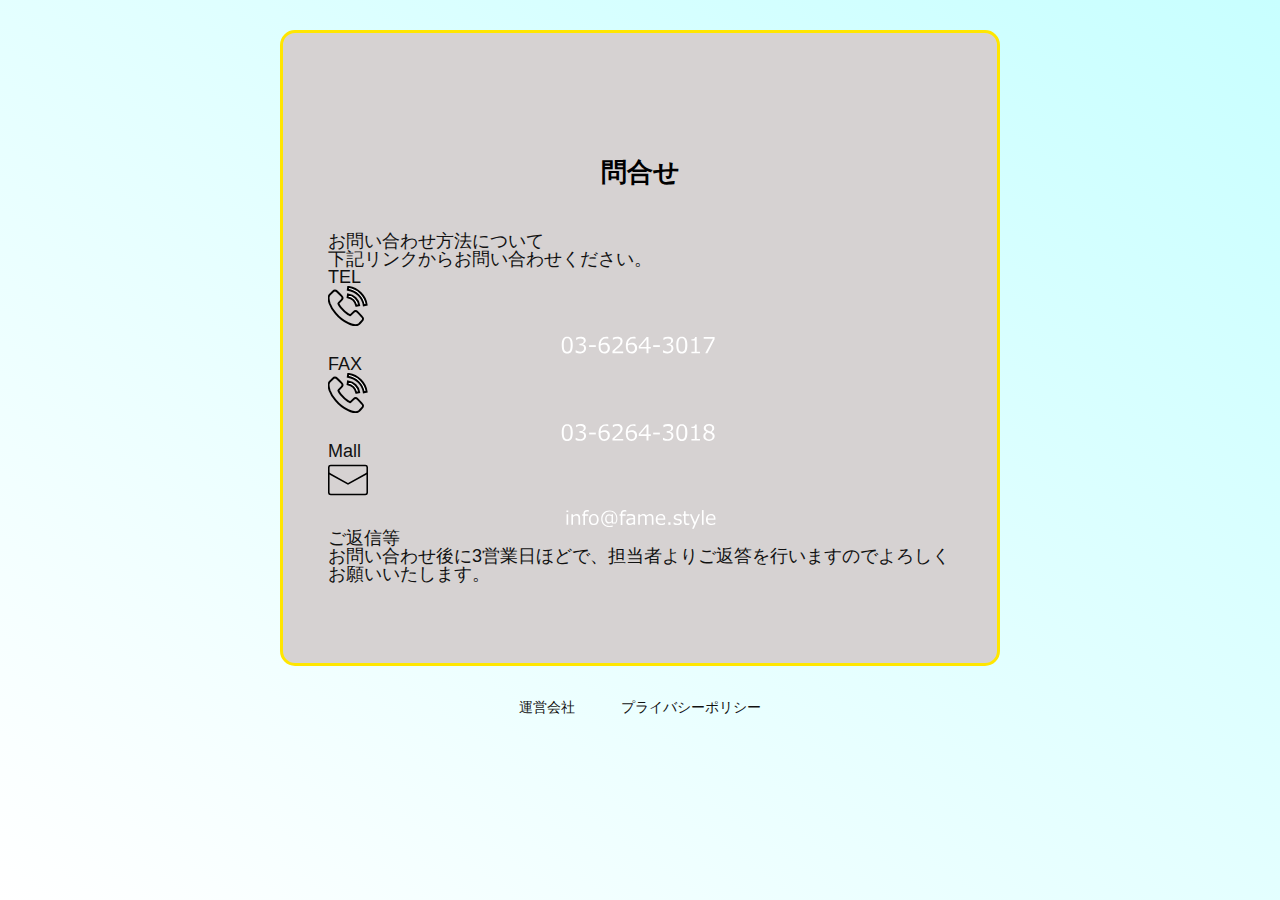
==== contact/index.html @ 290365c4 "インたんこれでに見せます" ====
<!DOCTYPE HTML>
<html>

<head>
  <meta charset="utf-8">
  <meta name="viewport" content="width=device-width, user-scalable=no, initial-scale=1, maximum-scale=1">
  <title>お問い合わせ｜株式会社RESCUE</title>
  <meta name="description" content="">
  <meta name="keywords" content="">
  <meta name="robots" content="noindex,nofollow" />

  <link rel="stylesheet" href="style.css" type="text/css" />

  <script type="text/javascript" src="../js/jquery-3.3.1.min.js"></script>
  <script type="text/javascript" src="../js/prefixfree.min.js"></script>
  <script type="text/javascript" src="js/script.js"></script>

  <!--icon-->
  <link rel="icon" href="../favicon.png" sizes="16x16" type="image/png">
  <link rel="icon" href="../favicon.png" sizes="32x32" type="image/png">
  <link rel="icon" href="../favicon.png" sizes="48x48" type="image/png">
  <link rel="icon" href="../favicon.png" sizes="62x62" type="image/png">

  <script async src="https://s.yimg.jp/images/listing/tool/cv/ytag.js"></script>

  <div class="wrapper">
    <form action="" method="post">

      <input type="hidden" name="page" value="contact">

      <article>
        <section class="contact">
          <h1>問合せ</h1>
          <dl>

            <div class="wrapper">
        
              <div class="inner-m">
                <div class="company-content">
        
        
                  <div class="company-contents__list fade-in-up">
        
                    <div class="company-contents__item">
                      <div class="company-contents__item__l">お問い合わせ方法について</div>
                      <div class="company-contents__item__r">下記リンクからお問い合わせください。
                      </div>
                    </div>
        
        
                    <div class="company-contents__item">
                      <div class="company-contents__item__l">TEL</div>
                      <div class="company-contents__item__r">
                        <a href="tel:0362643017">
                          <img src="img/tel_logo.svg" class="item-icon" alt=""><img
                            src="img/tel.svg" alt="tel" class="spnav02">
                        </a>
                      </div>
                    </div>
        
                    <div class="company-contents__item">
                      <div class="company-contents__item__l">FAX</div>
                      <div class="company-contents__item__r">
                        <a href="tel:0362643018">
                          <img src="img/tel_logo.svg" class="item-icon" alt=""><img
                            src="img/fax.svg" alt="tel" class="spnav02">
                        </a>
                      </div>
                    </div>
        
                    <div class="company-contents__item">
                      <div class="company-contents__item__l company-contents__item__l__last">Mall</div>
                      <div class="company-contents__item__r company-contents__item__r__last">
                        <a href="mailto:info@fame.style">
                          <img src="img/contact_logo.svg" class="item-icon" alt=""><img
                            src="img/mail.svg" alt="mail" class="spnav02">
                        </a>
                      </div>
                    </div>
        
                    <div class="company-contents__item">
                      <div class="company-contents__item__l">ご返信等</div>
                      <div class="company-contents__item__r">お問い合わせ後に3営業日ほどで、担当者よりご返答を行いますのでよろしくお願いいたします。</div>
                    </div>
                    <div class="modal-link-item">
        
                    </div>
                  </div>
        
                </div>
              </div>
            </div>
            
          </dl>
        </section>
      </article>
    </form>


    





    <div class="foot">
      <ul>
        <li><a href="../company.html" target="_blank">運営会社</a></li>
        <li><a href="../privacy.html" target="_blank">プライバシーポリシー</a></li>
      </ul>
    </div>


  </div>


  <script async src="https://s.yimg.jp/images/listing/tool/cv/ytag.js"></script>
  
  

</body>

</html>
---- contact/style.css ----
@charset "utf-8";
* {
    box-sizing:border-box;
    margin:0;
    padding:0;
    color:#111;
}
/*アイフォンボタン変更帳消し*/
input[type="submit"],
input[type="button"],
input[type="select"] {
       -webkit-appearance:none;
}
/*Google Chrome青い枠線消す*/
a,
input[type="text"],
input[type="password"],
textarea,
select{
    outline:none;
}
*:focus{
    outline:none;
}
html,body{
    /*font-size:62.5%;*/
    margin:0 auto;
    padding:0;
    width:100%;
}
html {
    background: linear-gradient(to bottom left, #fffa96, #ffffe1);
    background: linear-gradient(to bottom left, #c8ffff, #ffffff);
    min-height: 100%;
}
body{
    -webkit-text-size-adjust:100%;/*スマホ対応-画面を回転させてもページの拡大率が変わらない*/
    color:#111;
    font-family:YuGothic,-apple-system,BlinkMacSystemFont,"Helvetica Neue","ヒラギノ角ゴ ProN W3",Hiragino Kaku Gothic ProN,Arial, "メイリオ",Meiryo,sans-serif;
    font-weight:500;
    font-size:18px;
    height:100%;
    min-height:100%;
    margin:0;
    padding:0;
}
h1, h2, h3, h4, h5, h6, p, address,
ul, ol, li, dl, dt, dd,
table, caption, th, td, img, form{
    border:none;
    border-collapse:collapse;
    color:#111;
    font-style:normal;
    font-weight:500;
    font-size:100%;
    line-height:100%;
    list-style-type:none;
    margin:0;
    padding:0;
    text-align:left;
    vertical-align:top;
}
/*共通設定*/
a{
    /*border-bottom:1px solid #0064f5;
    color:#0064f5;
    padding-bottom:1px;*/
    text-decoration:none;
}
img{
    width:100%;
    height:auto;
}
ul.t{
    display:table;
    width:100%;
}
ul.t li.t{
    display:table-cell;
}
strong,
.bold{font-weight:bold;}
.center{text-align:center;}
.mt0{margin-top:0px;}
.mt3{margin-top:3px;}
.mt5{margin-top:5px;}
.mt10{margin-top:10px;}
.mt15{margin-top:15px;}
.mt20{margin-top:20px;}
.mt30{margin-top:30px;}
.mt50{margin-top:50px;}

/*骨組み*/
div.wrapper{
    padding:30px 15px;
    margin:0 auto;
    width:100%;
    max-width:750px;
}
article {
    background: #d6d2d2 url(http://127.0.0.1:5501/contact/img/mark_otasuke.png) no-repeat;
    background-size: 10% auto;
    background-position: center 20px;
    border: 3px solid #ffe600;
    border-radius: 15px;
    margin: 0 auto;
    padding: 120px 30px 50px 30px;
}
@media screen and (max-width:750px) {
    article {
        background: #dad2d2 url(http://127.0.0.1:5501/contact/img/mark_otasuke.png) no-repeat;
        background-size: 15% auto;
        background-position: center 20px;
        padding: 100px 20px 50px 20px;
    }
}
h1 {
    color: #000000;
    font-size: 26px;
    font-weight: bold;
    line-height: 1.5;
    padding: 0;
    text-align: center;
}
@media screen and (max-width:750px) {
h1{
    font-size:18px;
}
}

.error_text {
  color: red;
  font-size: .8em;
  padding: 5px;
}

/*入力欄*/
dl{
    margin-top:10px;
}
dt{
    color:#1f7cea;
    font-size:22px;
    font-weight:bold;
    margin-top:15px;
    padding:10px 0 0 0;
}
/*dt span{
    border-radius:3px;
    color:#fff;
    font-size:16px;
    font-weight:bold;
    margin-right:10px;
    padding:5px 10px 3px 10px;
}
dt span.ore{
    background:#ff5500;
}
dt span.gray{
    background:#d2d2d2;
}*/
dd{
    color:#111;
    font-size:22px;
    padding:10px 0 0 0;
}
@media screen and (max-width:750px) {
dt{
    font-size:18px;
}
dt span{
    font-size:14px;
}
dd{
    font-size:18px;
}
}

select,
textarea,
input{
    border:2px solid #d2d2d2;
    font-size:18px;
    font-family:YuGothic,-apple-system,BlinkMacSystemFont,"Helvetica Neue","ヒラギノ角ゴ ProN W3",Hiragino Kaku Gothic ProN,Arial, "メイリオ",Meiryo,sans-serif;
    font-weight:500;
    padding:10px;
    width:100%;
}
select:focus,
textarea:focus,
input:focus{
    border:2px solid #969696;
}
select::placeholder,
textarea::placeholder,
input::placeholder{
    color:#a0a0a0;
}
input[type="radio"]{
    width:auto;
}

/*button*/
p.send{
    width:80%;
    margin:50px 10% 0 10%;
}
button{
    background:#ff5500 url("img/arrow.png") no-repeat;
    background-position:90% center;
    background-size:7% auto;
    border:none;
    border-radius:5px;
     color:#fff;
    cursor:pointer;
    display:block;
    font-size:28px;
    line-height:1;
    text-align:center;
    width:100%;
    padding:28px 0;
    transition:all 0.7s;
}
button:hover{
    background:#ff9100 url("img/arrow.png") no-repeat;
    background-position:95% center;
    background-size:7% auto;
}

.back_button {
    background:#ff5500 url("img/arrow_left.png") no-repeat;
    background-position: 10% center;
    background-size: 7% auto;
}

.back_button:hover{
    background:#ff9100 url("img/arrow_left.png") no-repeat;
    background-position:5% center;
    background-size:7% auto;
}

@media screen and (max-width:750px) {
button{
    font-size:20px;
    padding:25px 0;
}
}


/*●運営会社 プライバシーポリシーへ*/
div.foot{
    margin:30px auto 0 auto;
    text-align:center;
}
div.foot ul{
    display:inline-block;
}
div.foot ul li{
    display:inline-block;
    line-height:1.2;
    padding:0 20px;
}
div.foot ul li a{
    color:#111;
    font-size:14px;
    opacity:1;
    transition:all 0.5s;
}
div.foot ul li a:hover{
    opacity:0.5;
}

.confirm_label {
    padding: 10px;
}

/*contact/thanks.html*/
div.wrapper.fin .thanks.fin p{
    font-size:16px;
    line-height:2;
    margin-top:30px;
    text-align:center;
}


.item-icon {
    width: 40px;
    height: 40px;
    margin-right: 15px;
    vertical-align: top;
}
img.spnav02 {
    height: 20px;
    margin-top: 9px;
}
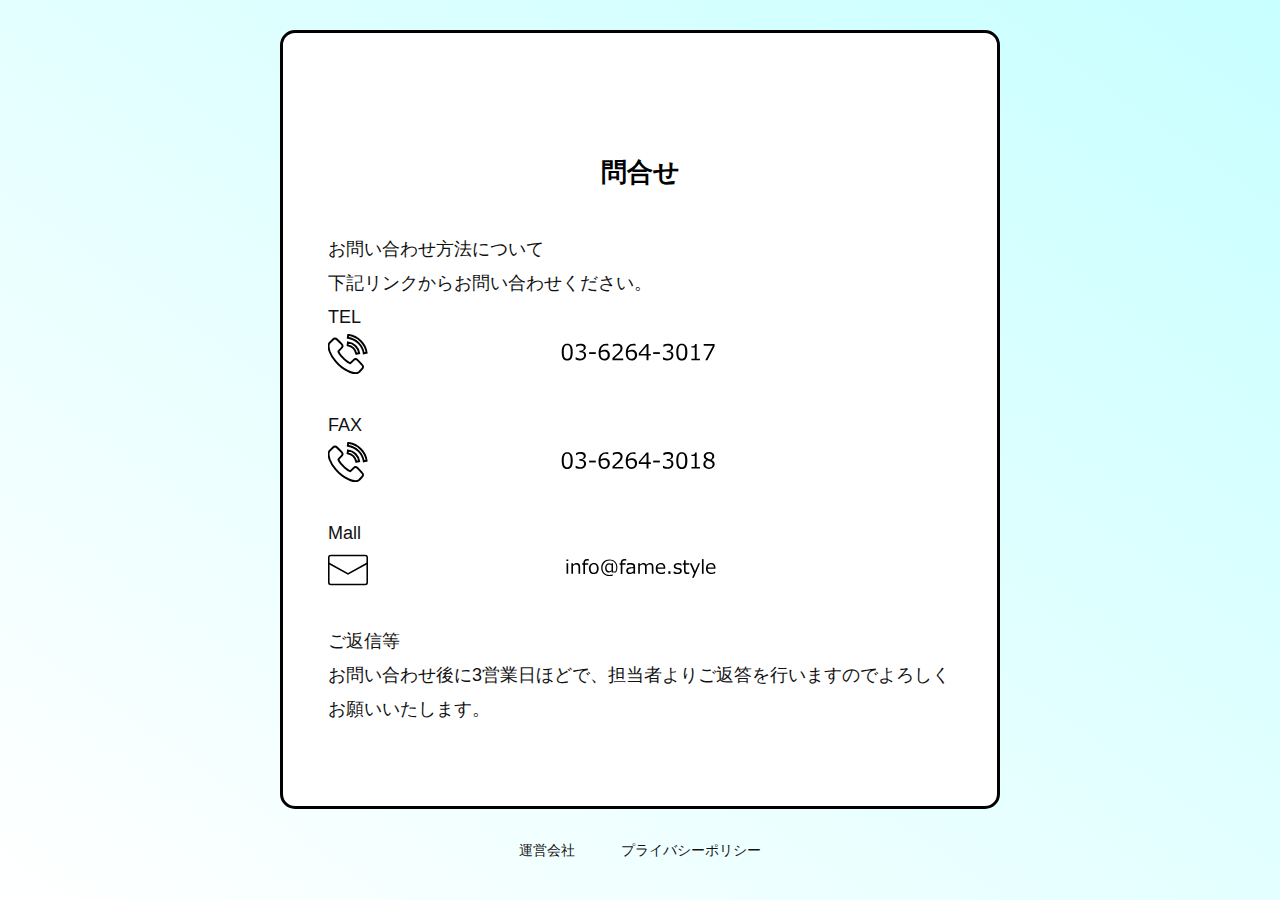
==== commit d9294bf2: "コミットしました" ====
--- a/contact/index.html
+++ b/contact/index.html
@@ -16,10 +16,13 @@
   <script type="text/javascript" src="js/script.js"></script>
 
   <!--icon-->
-  <link rel="icon" href="../favicon.png" sizes="16x16" type="image/png">
-  <link rel="icon" href="../favicon.png" sizes="32x32" type="image/png">
-  <link rel="icon" href="../favicon.png" sizes="48x48" type="image/png">
-  <link rel="icon" href="../favicon.png" sizes="62x62" type="image/png">
+  <link rel="apple-touch-icon" sizes="76x76" href="../icon/apple-touch-icon.png">
+<link rel="icon" type="image/png" sizes="32x32" href="../icon/favicon-32x32.png">
+<link rel="icon" type="image/png" sizes="16x16" href="../icon/favicon-16x16.png">
+<link rel="manifest" href="../icon/site.webmanifest">
+<link rel="mask-icon" href="../icon/safari-pinned-tab.svg" color="#5bbad5">
+<meta name="msapplication-TileColor" content="#da532c">
+<meta name="theme-color" content="#ffffff">
 
   <script async src="https://s.yimg.jp/images/listing/tool/cv/ytag.js"></script>
 
--- a/contact/style.css
+++ b/contact/style.css
@@ -98,10 +98,10 @@
     max-width:750px;
 }
 article {
-    background: #d6d2d2 url(http://127.0.0.1:5501/contact/img/mark_otasuke.png) no-repeat;
+    background: #ffffff url(http://127.0.0.1:5501/contact/img/mark_otasuke.png) no-repeat;
     background-size: 10% auto;
     background-position: center 20px;
-    border: 3px solid #ffe600;
+    border: 3px solid #000000;
     border-radius: 15px;
     margin: 0 auto;
     padding: 120px 30px 50px 30px;
@@ -291,5 +291,10 @@
 }
 img.spnav02 {
     height: 20px;
-    margin-top: 9px;
-} +    margin-top: -32px;
+}
+
+
+.company-content div{
+    line-height: 34px;
+}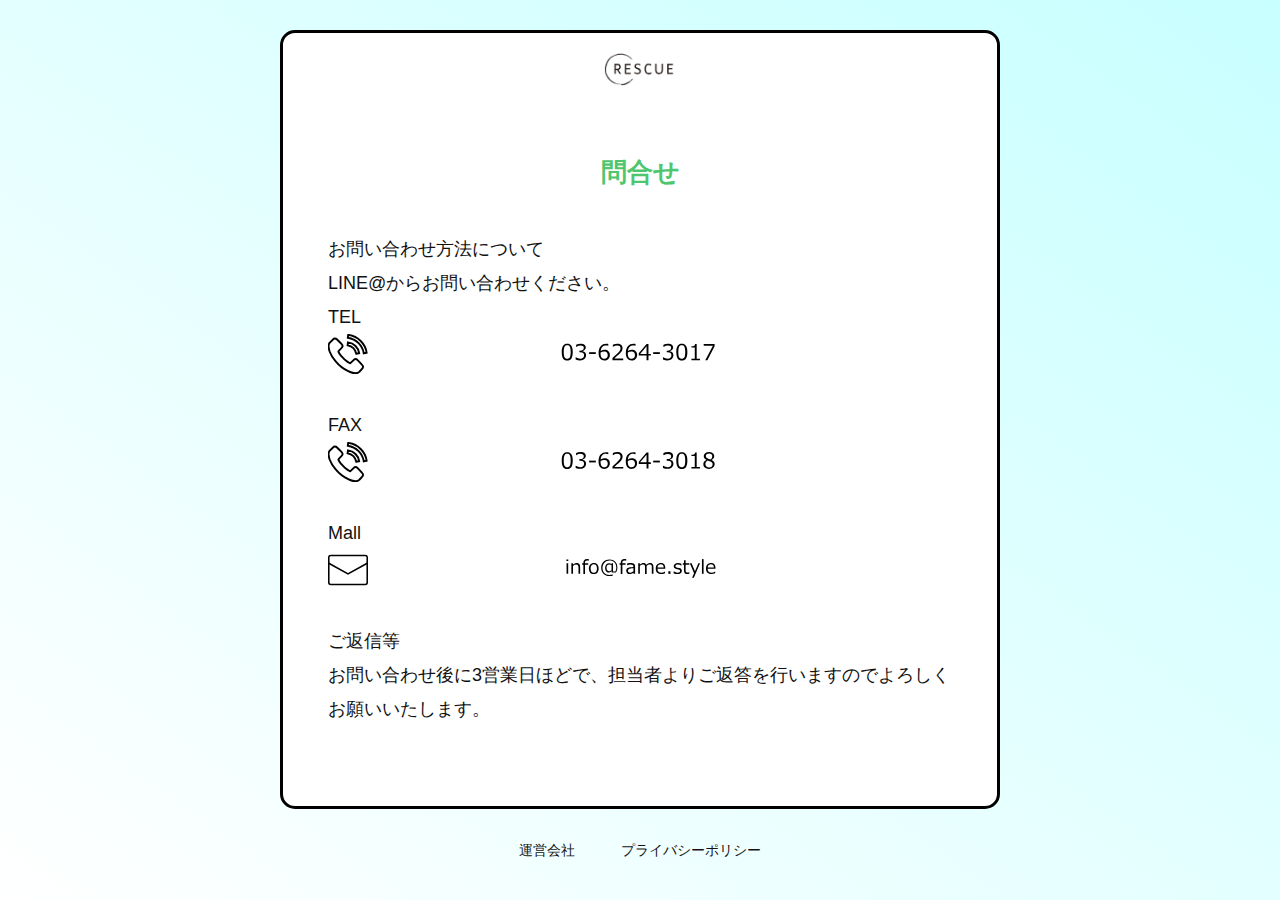
==== commit d61172d4: "再度添削コミットです" ====
--- a/contact/index.html
+++ b/contact/index.html
@@ -46,7 +46,7 @@
         
                     <div class="company-contents__item">
                       <div class="company-contents__item__l">お問い合わせ方法について</div>
-                      <div class="company-contents__item__r">下記リンクからお問い合わせください。
+                      <div class="company-contents__item__r">LINE@からお問い合わせください。
                       </div>
                     </div>
         
--- a/contact/style.css
+++ b/contact/style.css
@@ -98,7 +98,7 @@
     max-width:750px;
 }
 article {
-    background: #ffffff url(http://127.0.0.1:5501/contact/img/mark_otasuke.png) no-repeat;
+    background: #ffffff url(img/rescue_logo_black.png) no-repeat;
     background-size: 10% auto;
     background-position: center 20px;
     border: 3px solid #000000;
@@ -108,14 +108,14 @@
 }
 @media screen and (max-width:750px) {
     article {
-        background: #dad2d2 url(http://127.0.0.1:5501/contact/img/mark_otasuke.png) no-repeat;
+        background: #ffffff url(img/rescue_logo_black.png) no-repeat;
         background-size: 15% auto;
         background-position: center 20px;
         padding: 100px 20px 50px 20px;
     }
 }
 h1 {
-    color: #000000;
+    color: #4ec66d;
     font-size: 26px;
     font-weight: bold;
     line-height: 1.5;
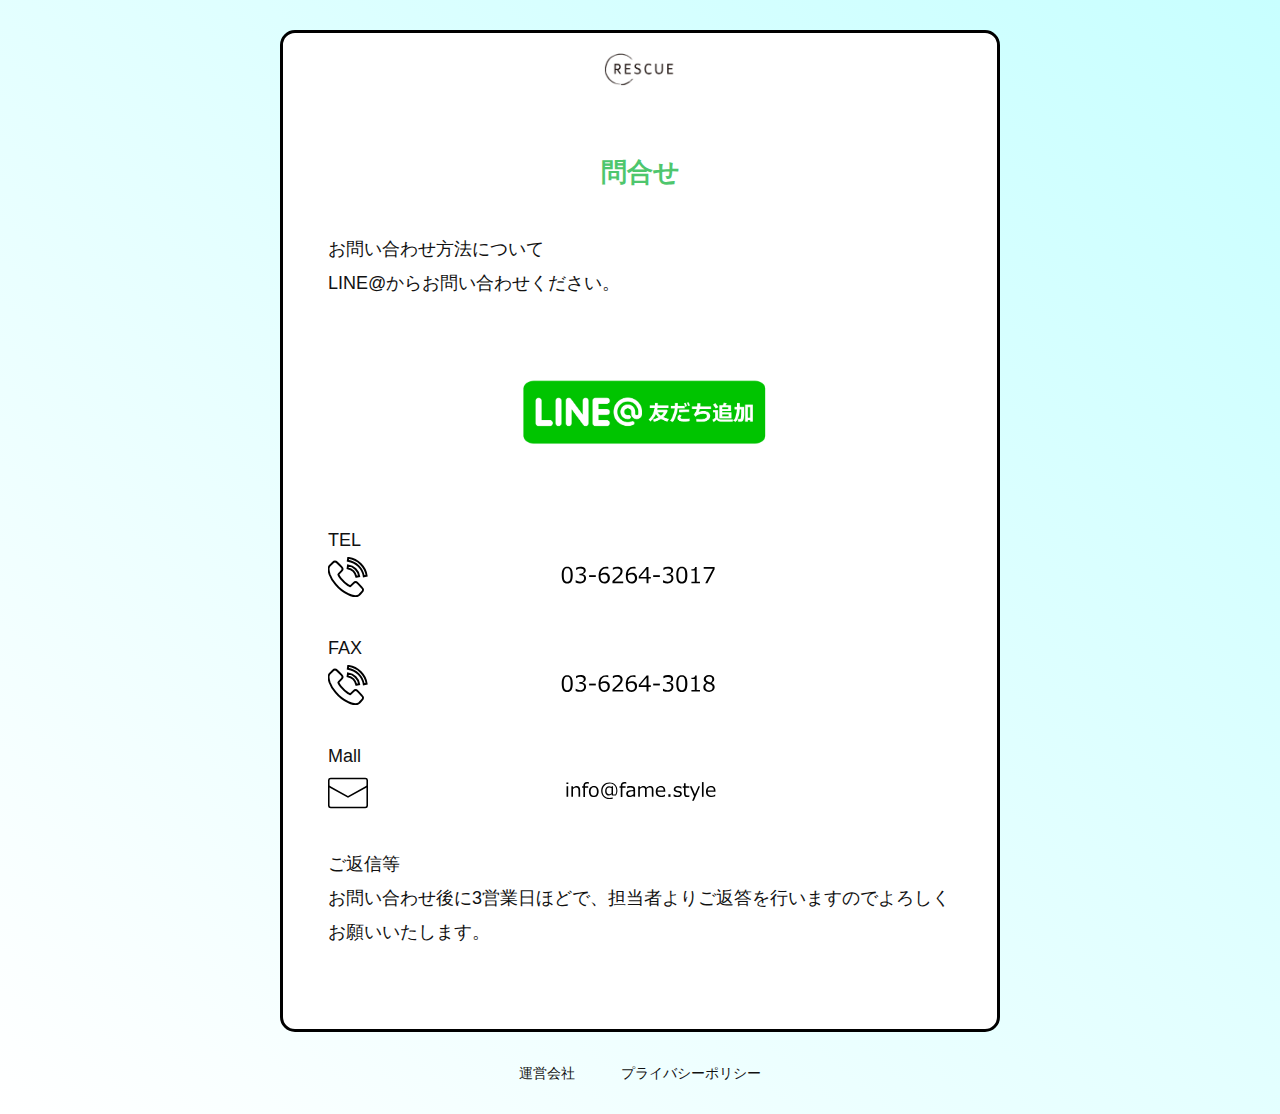
==== commit 17baeb40: "お問い合わせにライン@の画像を追加しました" ====
--- a/contact/index.html
+++ b/contact/index.html
@@ -47,6 +47,16 @@
                     <div class="company-contents__item">
                       <div class="company-contents__item__l">お問い合わせ方法について</div>
                       <div class="company-contents__item__r">LINE@からお問い合わせください。
+                      </div>
+                    </div>
+
+                    <div class="company-contents__item">
+                      <div class="company-contents__item__l"></div>
+                      <div class="company-contents__item__r">
+                        <a href="tel:0362643017">
+                          <img
+                            src="img/contact.png" class="line" alt="tel" class="spnav02">
+                        </a>
                       </div>
                     </div>
         
--- a/contact/style.css
+++ b/contact/style.css
@@ -297,4 +297,32 @@
 
 .company-content div{
     line-height: 34px;
-}+}
+
+
+
+
+
+/*-------------------------------------------------もしかしたら追加するかもしれないLINE@へ飛ばすためのセクションのCSS*/
+.line {
+    width: 40%;
+    position: relative;
+    left: 20%;
+    margin-bottom: 6vw;
+    margin-top: 6vw;
+    transform: translateX(27%);
+}
+@media screen and (max-width:420px){
+    .line {
+        width: 65%;
+        left: 0%;
+    }
+    
+}
+@media screen and (max-width:380px){
+    .line {
+        width: 86%;
+        left: -17%;
+    }
+}
+/*-------------------------------------------------もしかしたら追加するかもしれないLINE@へ飛ばすためのセクションのCSS*/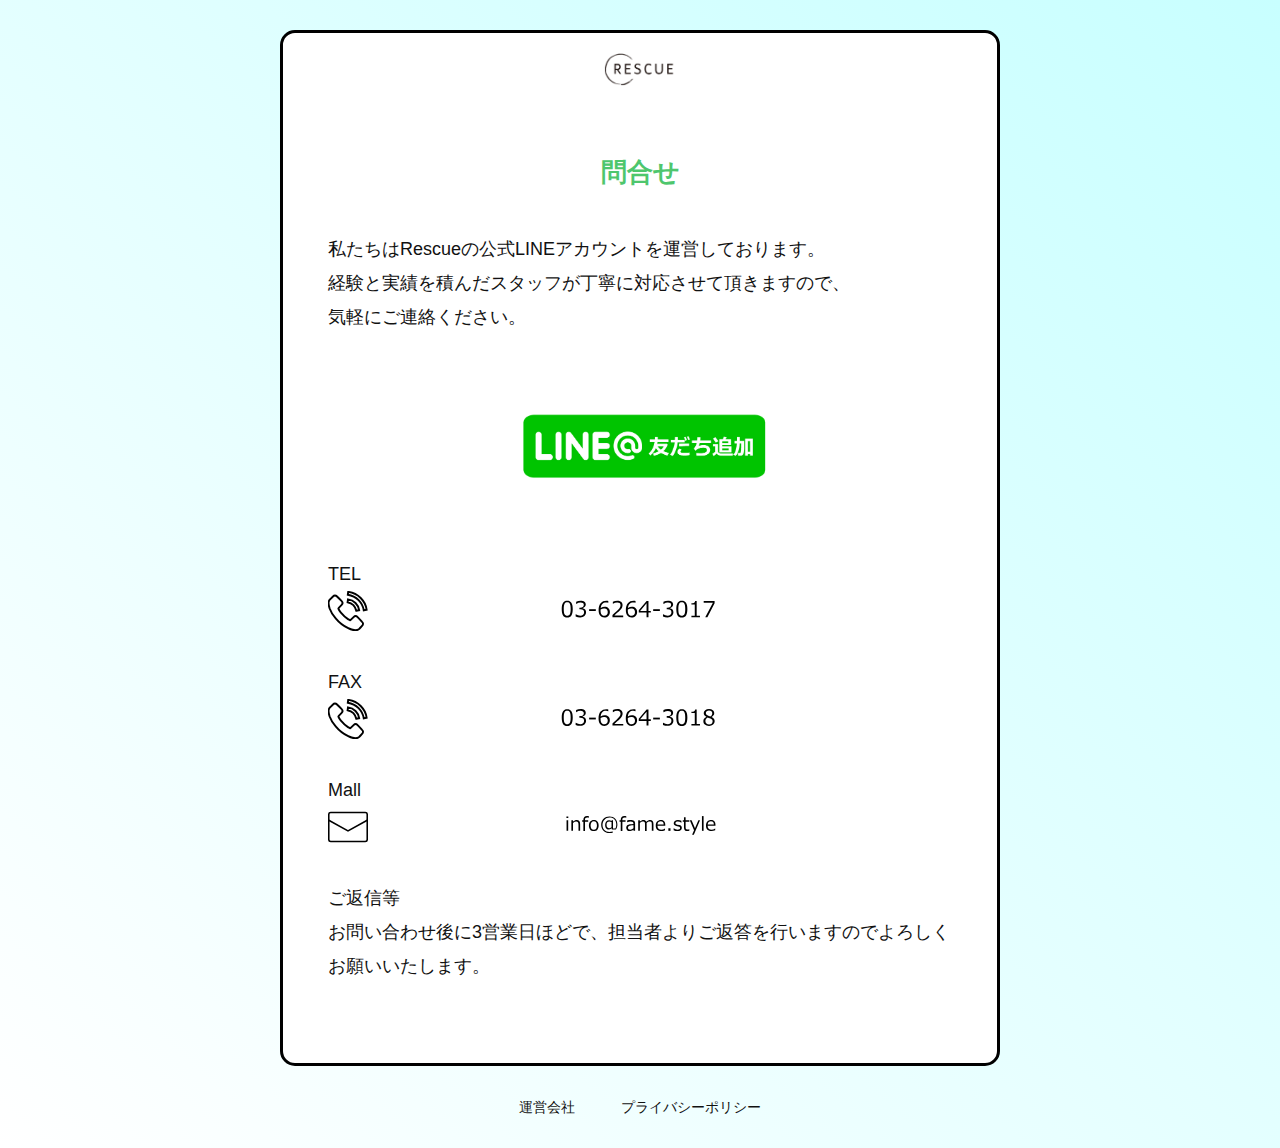
==== commit 4b2d1420: "ギター侍" ====
--- a/contact/index.html
+++ b/contact/index.html
@@ -45,8 +45,8 @@
                   <div class="company-contents__list fade-in-up">
         
                     <div class="company-contents__item">
-                      <div class="company-contents__item__l">お問い合わせ方法について</div>
-                      <div class="company-contents__item__r">LINE@からお問い合わせください。
+                      <div class="company-contents__item__l">私たちはRescueの公式LINEアカウントを運営しております。</div>
+                      <div class="company-contents__item__r">経験と実績を積んだスタッフが丁寧に対応させて頂きますので、<br>気軽にご連絡ください。
                       </div>
                     </div>
 
--- a/contact/style.css
+++ b/contact/style.css
@@ -323,6 +323,8 @@
     .line {
         width: 86%;
         left: -17%;
+        margin-top: 20vw;
+        margin-bottom: 16vw;
     }
 }
 /*-------------------------------------------------もしかしたら追加するかもしれないLINE@へ飛ばすためのセクションのCSS*/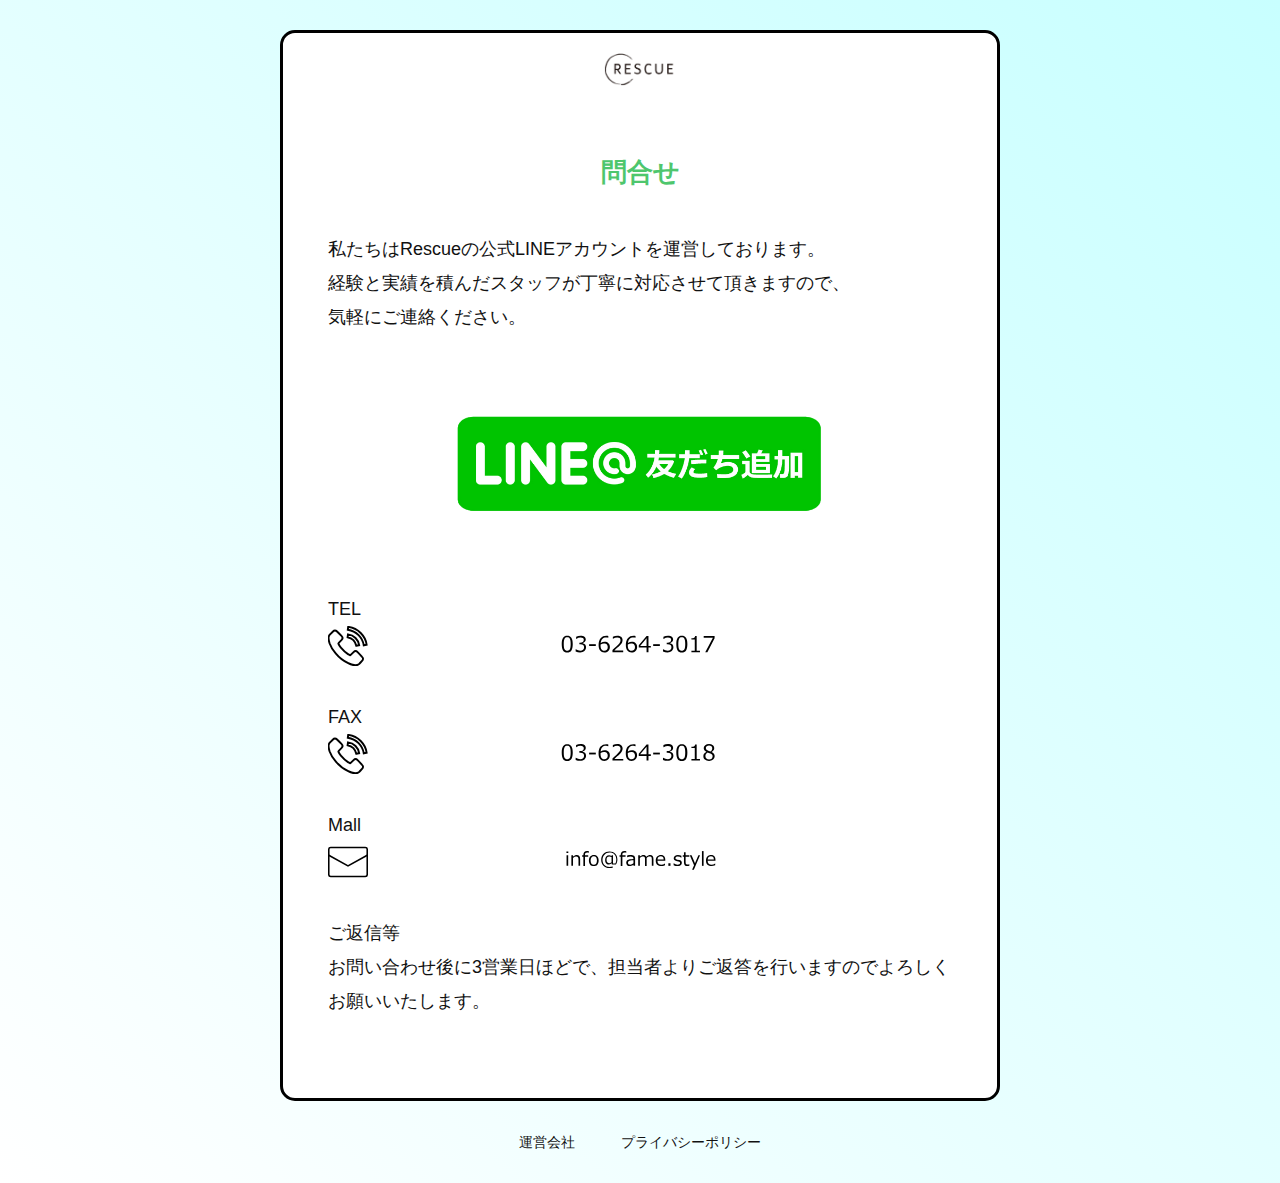
==== commit 11a019a8: "pプッシュします" ====
--- a/contact/index.html
+++ b/contact/index.html
@@ -52,7 +52,7 @@
 
                     <div class="company-contents__item">
                       <div class="company-contents__item__l"></div>
-                      <div class="company-contents__item__r">
+                      <div class="company-contents__item__r" style="text-align: center;">
                         <a href="tel:0362643017">
                           <img
                             src="img/contact.png" class="line" alt="tel" class="spnav02">
--- a/contact/style.css
+++ b/contact/style.css
@@ -305,12 +305,13 @@
 
 /*-------------------------------------------------もしかしたら追加するかもしれないLINE@へ飛ばすためのセクションのCSS*/
 .line {
-    width: 40%;
-    position: relative;
-    left: 20%;
+    width: 60%;
     margin-bottom: 6vw;
     margin-top: 6vw;
-    transform: translateX(27%);
+
+}
+.line:hover{
+    
 }
 @media screen and (max-width:420px){
     .line {
